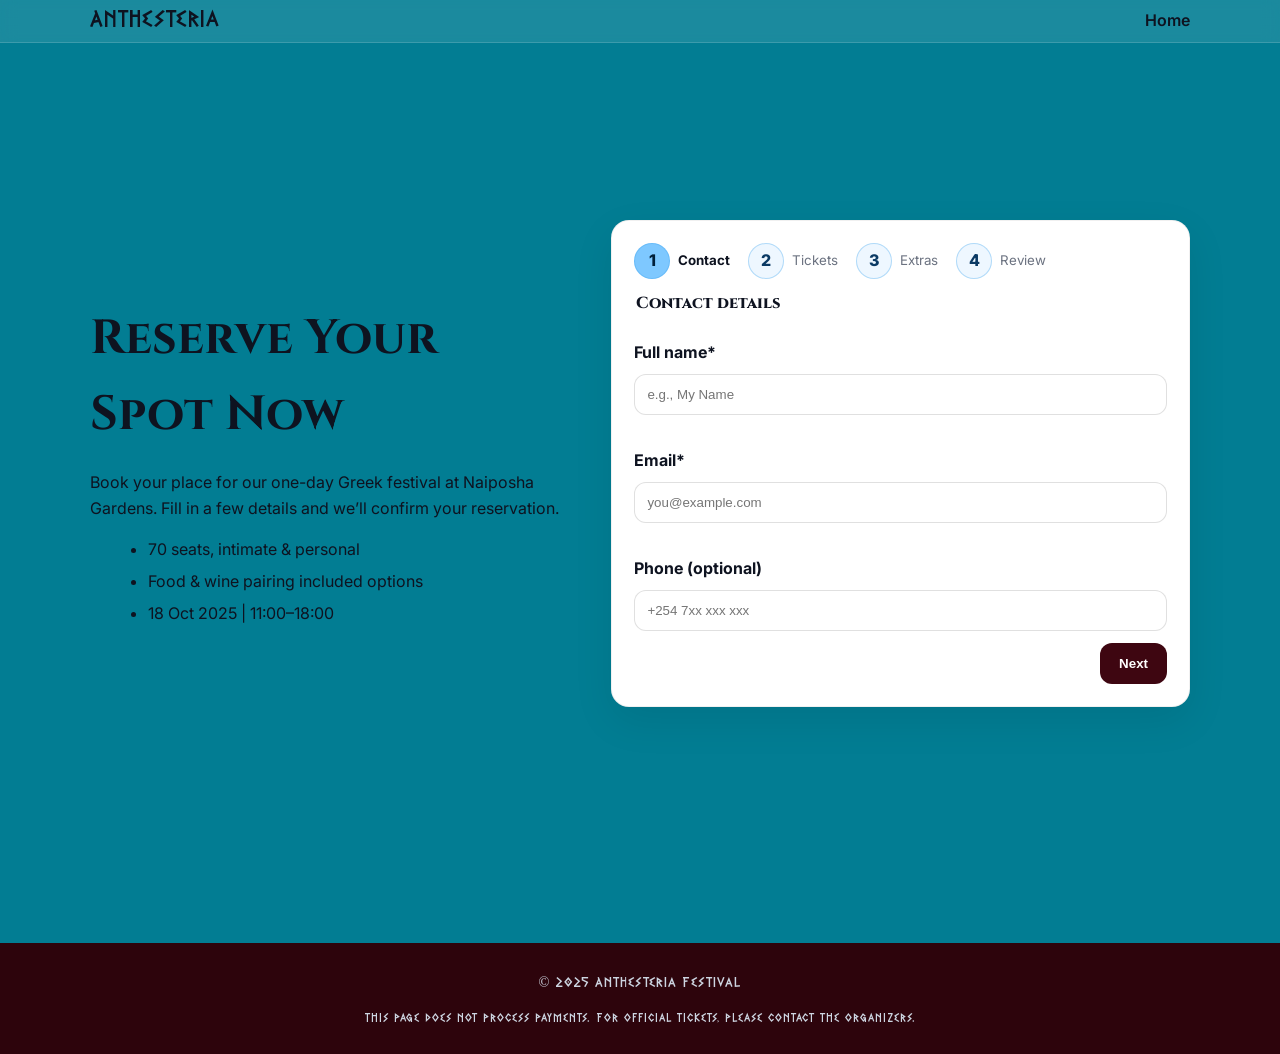
==== tickets.html @ de42380a "Initial commit for Anthesteria" ====
<!DOCTYPE html>
<html lang="en">
<head>
  <meta charset="UTF-8" />
  <meta name="viewport" content="width=device-width, initial-scale=1" />
  <title>Buy Tickets — Anthesteria</title>
  <link href="https://fonts.googleapis.com/css2?family=Cinzel:wght@400;600;800&family=Inter:wght@300;400;600&display=swap" rel="stylesheet">
  <link rel="stylesheet" href="tickets.css" />
  <link rel="icon" type="image/png" href="img/greekimg.png">
</head>
<body>
  <header class="topbar">
    <div class="container">
      <div class="brand">
        <span class="brand-text">Anthesteria</span>
      </div>
      <nav class="nav">
        <a href="index.html">Home</a>
      </nav>
    </div>
  </header>

  <main class="tickets-hero">
    <div class="container grid">
      <section class="intro">
        <h1>Reserve Your Spot Now</h1>
        <p>Book your place for our one-day Greek festival at Naiposha Gardens. Fill in a few details and we’ll confirm your reservation.</p>
        <ul class="greek-list">
          <li>70 seats, intimate & personal</li>
          <li>Food & wine pairing included options</li>
          <li>18 Oct 2025 | 11:00–18:00</li>
        </ul>
      </section>

      <section class="form-wrap">
        <ol class="stepper" aria-label="Checkout steps">
          <li class="active" data-step="1"><span>1</span><small>Contact</small></li>
          <li data-step="2"><span>2</span><small>Tickets</small></li>
          <li data-step="3"><span>3</span><small>Extras</small></li>
          <li data-step="4"><span>4</span><small>Review</small></li>
        </ol>

        <form id="ticketsForm" novalidate>
          <fieldset class="step current" data-step="1">
            <legend>Contact details</legend>
            <div class="field">
              <label for="name">Full name*</label>
              <input id="name" name="name" type="text" required placeholder="e.g., My Name">
              <small class="error" data-for="name"></small>
            </div>
            <div class="field">
              <label for="email">Email*</label>
              <input id="email" name="email" type="email" required placeholder="you@example.com">
              <small class="error" data-for="email"></small>
            </div>
            <div class="field">
              <label for="phone">Phone (optional)</label>
              <input id="phone" name="phone" type="tel" placeholder="+254 7xx xxx xxx">
            </div>
            <div class="actions">
              <button type="button" class="btn primary next">Next</button>
            </div>
          </fieldset>

          <fieldset class="step" data-step="2">
            <legend>Tickets</legend>
            <div class="field two">
              <div>
                <label for="qty">Quantity*</label>
                <select id="qty" name="qty" required>
                  <option value="1" selected>1</option>
                  <option>2</option>
                  <option>3</option>
                  <option>4</option>
                </select>
              </div>
              <div>
                <label for="tier">Ticket type*</label>
                <select id="tier" name="tier" required>
                  <option value="standard" selected>Standard</option>
                  <option value="with-pairing">With Food & Wine Pairing</option>
                  <option value="student">Student</option>
                </select>
              </div>
            </div>
            <div class="muted tiny">Capacity remaining shown on the next step.</div>
            <div class="actions">
              <button type="button" class="btn ghost prev">Back</button>
              <button type="button" class="btn primary next">Next</button>
            </div>
          </fieldset>

          <fieldset class="step" data-step="3">
            <legend>Extras</legend>
            <div class="field">
              <label for="notes">Notes (dietary / accessibility)</label>
              <input id="notes" name="notes" type="text" placeholder="Let us know how we can help">
            </div>
            <div class="field">
              <label>Workshops (optional)</label>
              <div class="checks">
                <label><input type="checkbox" name="workshops" value="flowers"> Flower arranging</label>
                <label><input type="checkbox" name="workshops" value="pottery"> Pottery wheel</label>
              </div>
            </div>
            <div class="actions">
              <button type="button" class="btn ghost prev">Back</button>
              <button type="button" class="btn primary next">Next</button>
            </div>
          </fieldset>

          <fieldset class="step" data-step="4">
            <legend>Review & confirm</legend>
            <div id="review" class="review"></div>
            <div class="actions">
              <button type="button" class="btn ghost prev">Back</button>
              <button type="submit" class="btn primary">Confirm reservation</button>
            </div>
            <p class="tiny muted">You’ll see the confirmation on this page.</p>
          </fieldset>
        </form>

        <div id="result" class="result" hidden aria-live="polite"></div>
      </section>
    </div>
  </main>

  <footer class="footer">
    <div class="container footer-inner">
      <p>© 2025 Anthesteria Festival</p>
      <p class="tiny">This page does not process payments. For official tickets, please contact the organizers.</p>
    </div>
  </footer>

  <script src="tickets.js"></script>
</body>
</html>
---- tickets.css ----
:root{
  --sky:#7ec8ff;
  --sky-600:#3ea3ee;
  --wine:#7a1025;
  --wine-700:#5c0d1c;
  --white:#ffffff;
  --ink:#0e1320;
  --slate:#6b7280;
  --bg:#f7fbff;
  --ring: rgba(62,163,238,.35);
  --radius:18px;
}

@font-face {
  font-family: 'GreekFreak';
  src: url('../fonts/Greek-Freak.ttf') format('truetype');
  font-weight: normal;
  font-style: normal;
}

*{
  box-sizing:border-box
}

html,body{
  margin:0;padding:0
}

body{
  font-family: Inter, system-ui, -apple-system, Segoe UI, Roboto, "Helvetica Neue", Arial, sans-serif;
  color:var(--ink); 
  background:rgb(2,125,147); 
  line-height:1.6;
}

.container{ 
  width:min(1100px,92%); 
  margin-inline:auto; 
}

.topbar {
  position: sticky;
  top: 0;
  z-index: 100;
  background: rgba(255, 255, 255, 0.1);
  backdrop-filter: blur(8px);
  border-bottom: 1px solid rgba(255,255,255,0.15);
  padding: 1px 0;
}

.topbar .container{ 
  display:flex; 
  justify-content:space-between; 
  align-items:center; 
  padding:1px 0; 
}

.brand{ 
  display:flex; 
  align-items:center; 
  gap:10px; 
}

.brand-text{ 
  font-family: 'GreekFreak', serif;
  letter-spacing: 1px;
  font-weight: normal;
  font-size: 1.5rem;
}

.nav a{ 
  color:var(--ink); 
  text-decoration:none; 
  margin-left:18px; 
  font-weight:600; 
}

.nav a:hover{ 
  color:var(--wine); 
}

.tickets-hero {
  background: rgb(2,125,147);
  min-height: 100vh; 
  padding: 60px 0 120px; 
  display: flex;
  align-items: center;
}

.grid {
  display: grid;
  grid-template-columns: .9fr 1.1fr;
  gap: 48px;
  align-items: center; 
}

@media (max-width: 980px){ 
  .grid{ grid-template-columns:1fr; } 
}

.intro h1{ 
  font-family:Cinzel,serif; 
  font-size: clamp(28px, 4vw, 48px); 
  margin:6px 0 8px; 
}

.greek-list{ 
  margin:14px 0 0 18px; 
}

.greek-list li{ 
  margin:6px 0; 
}

.form-wrap{
  background:#fff; 
  border:1px solid rgba(0,0,0,.06);
  border-radius:18px; 
  box-shadow:0 14px 40px rgba(0,0,0,.08);
  padding:22px;
}

.stepper{
  list-style:none; 
  padding:0; 
  margin:0 0 12px; 
  display:flex; 
  gap:18px; 
  align-items:center;
}

.stepper li{ 
  display:flex; 
  align-items:center; 
  gap:8px; 
  color:var(--slate); 
}

.stepper li span{
  width:36px; 
  height:36px; 
  border-radius:50%; 
  display:grid; 
  place-items:center;
  background:#eef7ff; 
  color:#0b3a64; 
  font-weight:800;
  border:1px solid rgba(62,163,238,.35);
}

.stepper li.active span{ 
  background:var(--sky); 
  color:#00203a; 
}

.stepper li.active{ 
  color:var(--ink); 
  font-weight:700; 
}

fieldset{ 
  border:0; 
  padding:0; 
  margin:0; 
}

legend{ 
  font-weight:800; 
  margin:6px 0 12px; 
  font-family:Cinzel,serif; 
}

.field{ 
  display:flex; 
  flex-direction:column; 
  gap:8px; 
  margin:12px 0; 
}

.field.two{ 
  display:grid; 
  grid-template-columns:1fr 1fr; 
  gap:12px; 
}

@media (max-width: 640px){ 
  .field.two{ grid-template-columns:1fr; } 
}

label{ 
  font-weight:700; 
}

input, select{
  padding:12px; 
  border-radius:12px; 
  border:1.5px solid rgba(0,0,0,.12); 
  background:#fff;
  outline:none; 
  transition:.2s border ease,.2s box-shadow ease;
}

input:focus, select:focus{ 
  border-color:var(--sky-600); 
  box-shadow:0 0 0 6px var(--ring); 
}

.error{ 
  color:var(--wine); 
  min-height:1em; 
}

.step{ 
  display:none; 
}

.step.current{ 
  display:block; 
}

.actions{ 
  display:flex; 
  gap:12px; 
  justify-content:flex-end; 
  margin-top:8px; 
}

.btn{
  display:inline-block; 
  padding:12px 18px; 
  border-radius:12px; 
  text-decoration:none;
  font-weight:700; 
  border:1.5px solid transparent; 
  transition:.2s transform ease,.3s background ease;
}

.btn:hover{ 
  transform:translateY(-1px); 
}

.btn.primary{ 
  background:#3e0611; 
  color:var(--white); 
}

.btn.primary:hover{ 
  background:var(--wine-700); 
}

.btn.ghost{ 
  background:transparent; 
  border-color:var(--wine); 
  color:var(--wine); 
}

.btn.ghost:hover{ 
  background:rgba(122,16,37,.06);
}

.checks{ 
  display:flex; 
  gap:16px; 
  flex-wrap:wrap; 
}

.tiny{ 
  font-size:12px; 
}

.muted{ 
  color:var(--slate); 
}

.result{
  margin-top:16px; 
  padding:14px; 
  border-radius:12px;
  background:linear-gradient(180deg, rgba(62,163,238,.12), rgba(62,163,238,.08));
  border:1px solid rgba(62,163,238,.25);
}

.review{ 
  background:#f8fbff; 
  border:1px dashed rgba(0,0,0,.12); 
  border-radius:12px; 
  padding:12px; 
}

.footer{ 
  background:#2d040c; 
  color:#cdd5e1;
  font-family: 'GreekFreak', serif;
  letter-spacing: 1px;
  font-weight: normal;
  font-size: 1.5rem; 
}

.footer-inner {
  padding: 14px 0;
  text-align: center;
  font-size: 0.9rem;
}
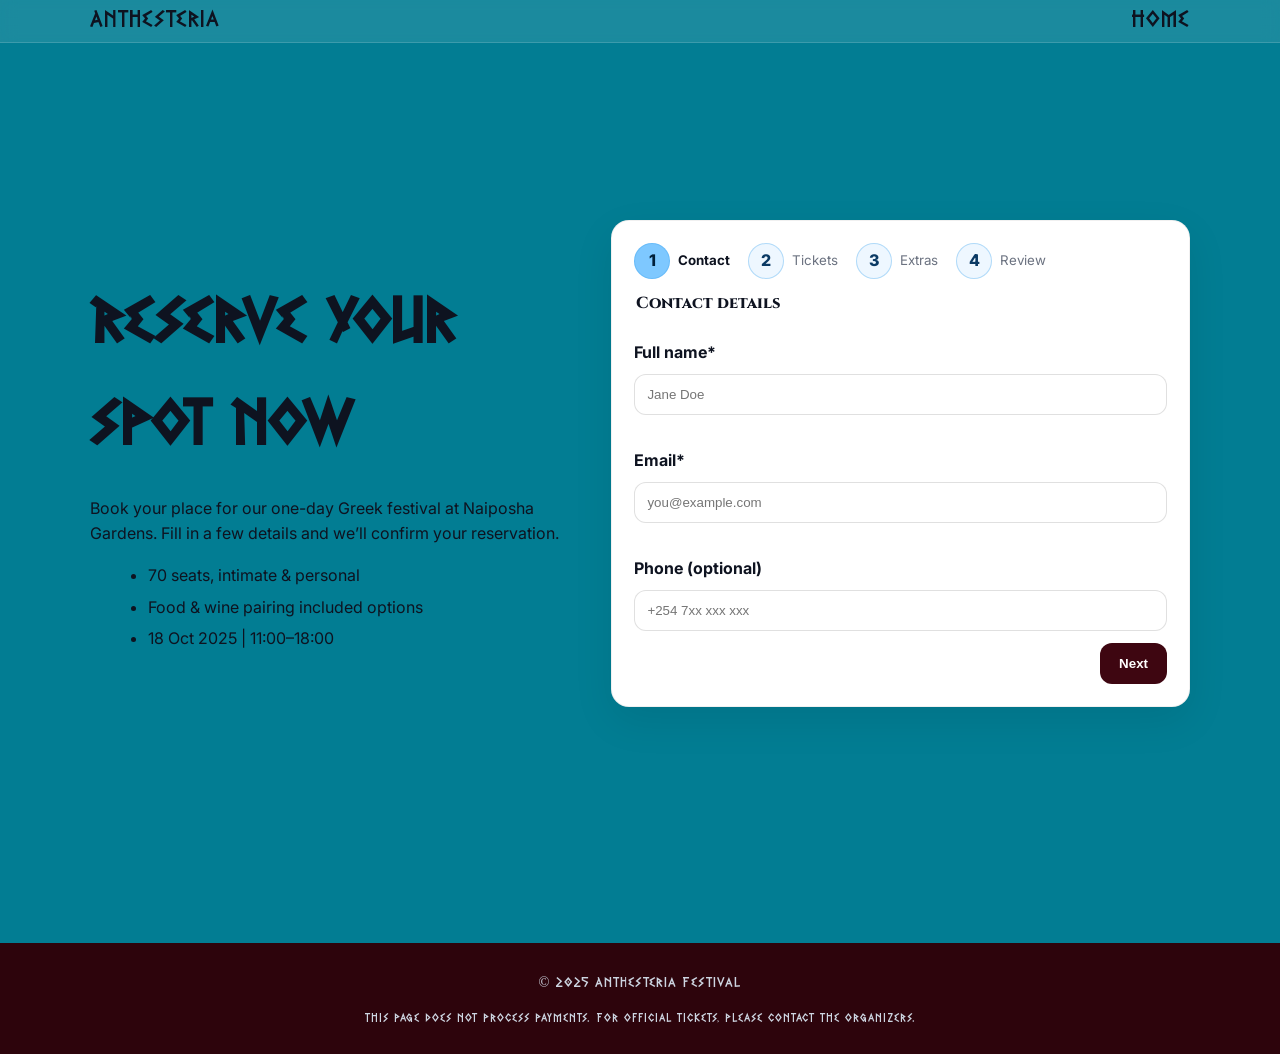
==== commit 6924194c: "fix formatting" ====
--- a/tickets.html
+++ b/tickets.html
@@ -45,7 +45,7 @@
             <legend>Contact details</legend>
             <div class="field">
               <label for="name">Full name*</label>
-              <input id="name" name="name" type="text" required placeholder="e.g., My Name">
+              <input id="name" name="name" type="text" required placeholder="Jane Doe ">
               <small class="error" data-for="name"></small>
             </div>
             <div class="field">
@@ -83,7 +83,6 @@
                 </select>
               </div>
             </div>
-            <div class="muted tiny">Capacity remaining shown on the next step.</div>
             <div class="actions">
               <button type="button" class="btn ghost prev">Back</button>
               <button type="button" class="btn primary next">Next</button>
--- a/tickets.css
+++ b/tickets.css
@@ -73,6 +73,10 @@
   text-decoration:none; 
   margin-left:18px; 
   font-weight:600; 
+  font-family: 'GreekFreak', serif;
+  letter-spacing: 1px;
+  font-weight: normal;
+  font-size: 1.5rem;
 }
 
 .nav a:hover{ 
@@ -99,9 +103,11 @@
 }
 
 .intro h1{ 
-  font-family:Cinzel,serif; 
+  font-family: 'GreekFreak', serif;
   font-size: clamp(28px, 4vw, 48px); 
   margin:6px 0 8px; 
+  font-size: 4rem;
+  letter-spacing: 1px;
 }
 
 .greek-list{ 
@@ -158,6 +164,101 @@
   font-weight:700; 
 }
 
+@media (max-width: 980px) {
+  .grid {
+    grid-template-columns: 1fr;
+    gap: 32px;
+  }
+
+  .intro {
+    text-align: center;
+  }
+
+  .intro h1 {
+    font-size: clamp(1.6rem, 5vw, 2.4rem);
+    line-height: 1.2;
+  }
+
+  .greek-list {
+    text-align: left;
+    display: inline-block;
+    margin-left: 0;
+  }
+
+  .form-wrap {
+    width: 100%;
+    padding: 18px;
+  }
+}
+
+@media (max-width: 600px) {
+  body {
+    font-size: 0.95rem;
+  }
+
+  .tickets-hero {
+    padding: 40px 0 80px;
+  }
+
+  .stepper {
+    flex-wrap: wrap;
+    gap: 12px;
+    justify-content: center;
+  }
+
+  .stepper li span {
+    width: 28px;
+    height: 28px;
+    font-size: 0.85rem;
+  }
+
+  fieldset legend {
+    font-size: 1.2rem;
+  }
+
+  .field.two {
+    grid-template-columns: 1fr;
+  }
+
+  input, select {
+    font-size: 1rem;
+  }
+
+  .actions {
+    flex-direction: column;
+    align-items: stretch;
+  }
+
+  .btn {
+    width: 100%;
+    text-align: center;
+    padding: 12px;
+  }
+
+  .intro p {
+    font-size: 1rem;
+    line-height: 1.5;
+  }
+
+  .greek-list li {
+    font-size: 0.95rem;
+  }
+}
+
+@media (max-width: 400px) {
+  .tickets-hero {
+    padding: 24px 0 60px;
+  }
+
+  .intro h1 {
+    font-size: 1.5rem;
+  }
+
+  .form-wrap {
+    padding: 14px;
+  }
+}
+
 fieldset{ 
   border:0; 
   padding:0; 
